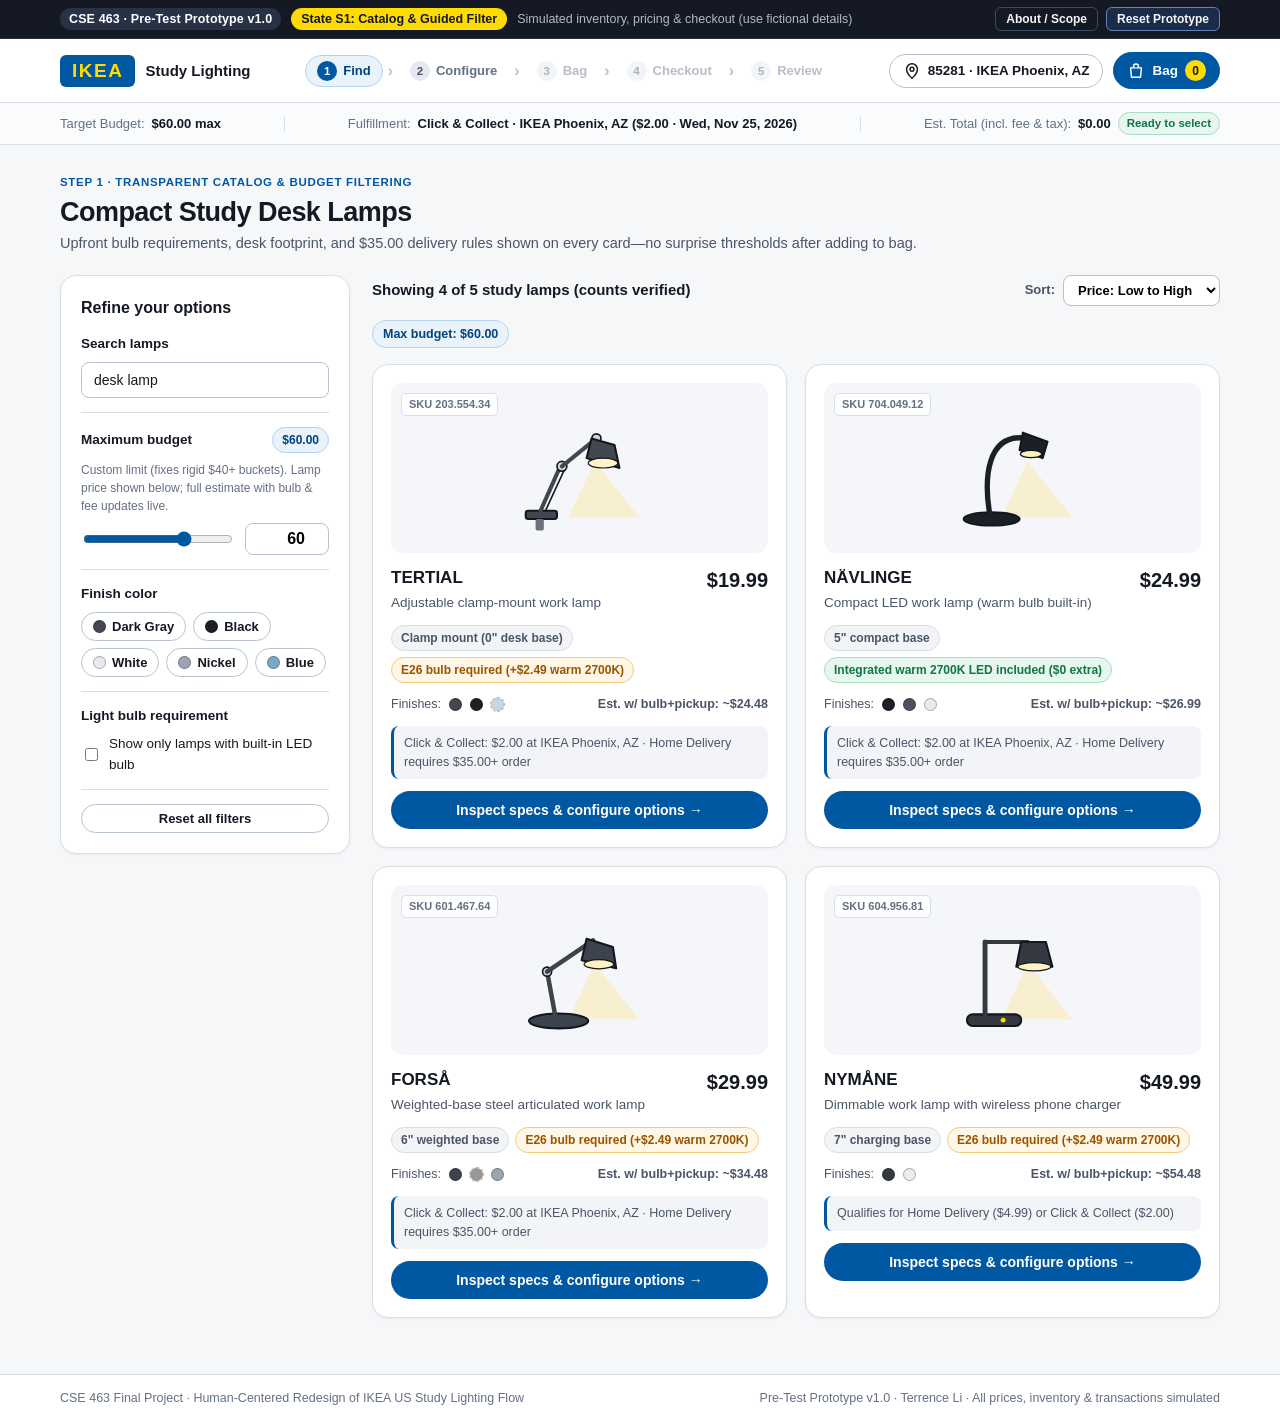
==== index.html @ 266d04ba "Add CSE 463 Milestone 1 pre-test interactive prototype (v1.0)" ====
<!DOCTYPE html>
<html lang="en">
<head>
  <meta charset="UTF-8" />
  <meta name="viewport" content="width=device-width, initial-scale=1.0" />
  <title>IKEA Study Lighting — Redesigned Shopping Workflow (CSE 463 Pre-Test Prototype v1.0)</title>
  <link rel="stylesheet" href="styles.css" />
</head>
<body>
  <!-- Subtle Prototype Utility Bar (Identifies Pre-Test Version & State ID for Review) -->
  <div class="proto-bar" role="region" aria-label="Prototype status bar">
    <div class="proto-bar-inner">
      <div class="proto-meta">
        <span class="proto-pill">CSE 463 · Pre-Test Prototype v1.0</span>
        <span class="proto-state-tag" id="protoStateBadge">State S1: Catalog &amp; Guided Filter</span>
        <span class="proto-sim-note">Simulated inventory, pricing &amp; checkout (use fictional details)</span>
      </div>
      <div class="proto-actions">
        <button type="button" class="proto-btn proto-btn-ghost" id="btnHelpInfo" aria-expanded="false">About / Scope</button>
        <button type="button" class="proto-btn proto-btn-reset" id="btnGlobalReset">Reset Prototype</button>
      </div>
    </div>
  </div>

  <!-- Collapsible Scope / Opening Note Drawer (Non-intrusive) -->
  <div class="scope-banner hidden" id="scopeBanner" role="region" aria-label="Prototype scope and instructions">
    <div class="scope-banner-inner">
      <div>
        <strong>Prototype Scope &amp; Simulated Functions:</strong> This interactive prototype covers states <strong>S1–S8</strong> of a redesigned IKEA US compact desk-lamp workflow. Live catalog search, budget filtering, finish stock availability, E26 bulb pairing, $35.00 delivery threshold checks, ZIP validation (<code>00000</code> triggers recovery), locked store/date checkout, form error recovery, and simulated order processing run locally in the browser with no real payments or external server calls.
      </div>
      <button type="button" class="icon-close-btn" id="btnCloseScope" aria-label="Close scope note">&times;</button>
    </div>
  </div>

  <!-- Main Site Header -->
  <header class="site-header">
    <div class="header-inner">
      <button type="button" class="brand-logo" id="btnLogoHome" aria-label="IKEA Study Lighting Home">
        <span class="ikea-badge">IKEA</span>
        <span class="brand-sub">Study Lighting</span>
      </button>

      <nav class="workflow-stepper" aria-label="Shopping progress" id="workflowStepper">
        <button type="button" class="step-pill" data-step="S1"><span class="step-num">1</span> Find</button>
        <span class="step-sep" aria-hidden="true">›</span>
        <button type="button" class="step-pill" data-step="S2"><span class="step-num">2</span> Configure</button>
        <span class="step-sep" aria-hidden="true">›</span>
        <button type="button" class="step-pill" data-step="S4"><span class="step-num">3</span> Bag</button>
        <span class="step-sep" aria-hidden="true">›</span>
        <button type="button" class="step-pill" data-step="S5"><span class="step-num">4</span> Checkout</button>
        <span class="step-sep" aria-hidden="true">›</span>
        <button type="button" class="step-pill" data-step="S7"><span class="step-num">5</span> Review</button>
      </nav>

      <div class="header-controls">
        <button type="button" class="location-chip" id="btnOpenLocation" title="Update ZIP code and pickup store">
          <svg class="ico" viewBox="0 0 20 20" fill="none" aria-hidden="true">
            <path d="M10 18s6-5.2 6-10A6 6 0 1 0 4 8c0 4.8 6 10 6 10Z" stroke="currentColor" stroke-width="1.6"/>
            <circle cx="10" cy="8" r="2.2" stroke="currentColor" stroke-width="1.6"/>
          </svg>
          <span id="headerLocationText">85281 · IKEA Phoenix, AZ</span>
        </button>

        <button type="button" class="bag-chip" id="btnOpenBag" aria-label="Open shopping bag">
          <svg class="ico" viewBox="0 0 20 20" fill="none" aria-hidden="true">
            <path d="M4 6.5h12l-1 10.5H5L4 6.5Z" stroke="currentColor" stroke-width="1.6" stroke-linejoin="round"/>
            <path d="M7.2 6.5V5a2.8 2.8 0 0 1 5.6 0v1.5" stroke="currentColor" stroke-width="1.6"/>
          </svg>
          <span>Bag</span>
          <span class="bag-count" id="headerBagCount">0</span>
        </button>
      </div>
    </div>
  </header>

  <!-- Persistent Memory Scaffold Bar (Shows Active Budget, Selected Fulfillment & Running Est. Total) -->
  <div class="scaffold-bar" id="scaffoldBar" aria-label="Active shopping constraints and estimate">
    <div class="scaffold-inner">
      <div class="scaffold-item">
        <span class="scaffold-label">Target Budget:</span>
        <strong id="scaffoldBudget">$60.00 max</strong>
      </div>
      <div class="scaffold-divider" aria-hidden="true"></div>
      <div class="scaffold-item">
        <span class="scaffold-label">Fulfillment:</span>
        <strong id="scaffoldFulfillment">Click &amp; Collect · IKEA Phoenix, AZ ($2.00 · Nov 25)</strong>
      </div>
      <div class="scaffold-divider" aria-hidden="true"></div>
      <div class="scaffold-item">
        <span class="scaffold-label">Est. Total (incl. fee &amp; tax):</span>
        <strong id="scaffoldTotal">$0.00</strong>
        <span class="budget-status-pill ok" id="scaffoldBudgetStatus">Within budget</span>
      </div>
    </div>
  </div>

  <!-- Non-Interruptive Toast / Undo Bar -->
  <div class="toast-region" id="toastRegion" aria-live="polite"></div>

  <!-- Main Application Mount -->
  <main class="main-container" id="appMain" tabindex="-1"></main>

  <!-- Inline Location / ZIP Editor Modal (Triggers S3 Recovery on Invalid ZIP like 00000) -->
  <div class="modal-backdrop hidden" id="locationModalBackdrop" role="dialog" aria-modal="true" aria-labelledby="locModalTitle">
    <div class="modal-card">
      <div class="modal-head">
        <div>
          <span class="eyebrow">Store &amp; Delivery Area</span>
          <h2 id="locModalTitle">Update your ZIP code</h2>
        </div>
        <button type="button" class="icon-close-btn" id="btnCloseLocModal" aria-label="Close location dialog">&times;</button>
      </div>
      <p class="modal-desc">
        Your ZIP determines delivery availability and your locked local IKEA pickup store. Changing ZIP will always show store/date changes before updating your order.
      </p>
      <form id="locationForm" novalidate>
        <label class="field-label" for="modalZipInput">5-digit US ZIP code</label>
        <div class="zip-input-row">
          <input type="text" id="modalZipInput" inputmode="numeric" maxlength="10" placeholder="e.g., 85281" autocomplete="postal-code" />
          <button type="submit" class="btn btn-primary">Check ZIP</button>
        </div>
        <p class="field-hint">Supported demo areas: <code>85281</code> / <code>85259</code> (Phoenix/Tempe, AZ), <code>90210</code> (Burbank, CA), <code>98101</code> (Renton, WA). Try <code>00000</code> to test recovery.</p>
      </form>
      <div class="modal-footer-links">
        <button type="button" class="link-btn" id="btnQuickZipPhoenix">Use 85281 (Tempe / IKEA Phoenix, AZ)</button>
        <button type="button" class="link-btn" id="btnQuickZipInvalid">Simulate invalid ZIP (00000)</button>
      </div>
    </div>
  </div>

  <!-- Simulated Order Processing Overlay (Distinguishes Processing vs Confirmed — Codex P5) -->
  <div class="modal-backdrop hidden" id="processingOverlay" role="status" aria-live="assertive">
    <div class="processing-card">
      <div class="spinner" aria-hidden="true"></div>
      <h2>Processing simulated order…</h2>
      <p>Verifying stock at <strong id="procStoreName">IKEA Phoenix, AZ</strong> and generating your receipt. Please do not click back or resubmit.</p>
      <div class="proc-steps">
        <span class="proc-step done">1. Selections verified</span>
        <span class="proc-step active">2. Confirming fulfillment slot…</span>
        <span class="proc-step">3. Issuing durable receipt</span>
      </div>
    </div>
  </div>

  <footer class="site-footer">
    <div class="footer-inner">
      <span>CSE 463 Final Project · Human-Centered Redesign of IKEA US Study Lighting Flow</span>
      <span>Pre-Test Prototype v1.0 · Terrence Li · All prices, inventory &amp; transactions simulated</span>
    </div>
  </footer>

  <script src="app.js"></script>
</body>
</html>
---- styles.css ----
/* CSE 463 Milestone 1 — IKEA Study Lighting Redesigned Prototype v1.0
   Design System: Calm Scandinavian Clarity · Zero Occlusion · High Salience Balance */

:root {
  --ikea-blue: #0058a3;
  --ikea-blue-dark: #00437d;
  --ikea-blue-soft: #eaf3fb;
  --ikea-yellow: #ffdb00;
  --bg: #f6f7f9;
  --surface: #ffffff;
  --surface-muted: #f2f4f7;
  --border: #d9dfe7;
  --border-strong: #b7c2d0;
  --text: #141923;
  --text-secondary: #4a5568;
  --text-muted: #647084;
  --success: #0f7644;
  --success-bg: #e7f6ee;
  --success-border: #a7dfc0;
  --warn: #9a5400;
  --warn-bg: #fff6e5;
  --warn-border: #f5cd7a;
  --danger: #b42318;
  --danger-bg: #fef3f2;
  --danger-border: #f4b4ae;
  --radius-sm: 8px;
  --radius-md: 12px;
  --radius-lg: 16px;
  --shadow-sm: 0 1px 3px rgba(16, 24, 40, 0.06);
  --shadow-md: 0 6px 20px rgba(16, 24, 40, 0.08);
  --font: "Segoe UI", -apple-system, BlinkMacSystemFont, "Helvetica Neue", Arial, sans-serif;
}

*, *::before, *::after {
  box-sizing: border-box;
}

html, body {
  margin: 0;
  padding: 0;
  font-family: var(--font);
  background: var(--bg);
  color: var(--text);
  line-height: 1.5;
  -webkit-font-smoothing: antialiased;
}

.hidden {
  display: none !important;
}

button, input, select {
  font-family: inherit;
  font-size: inherit;
}

button:focus-visible, input:focus-visible, select:focus-visible, a:focus-visible {
  outline: 3px solid var(--ikea-blue);
  outline-offset: 2px;
}

/* Prototype Utility Bar */
.proto-bar {
  background: #141923;
  color: #e6ecf5;
  font-size: 12.5px;
  border-bottom: 1px solid #263042;
}
.proto-bar-inner {
  max-width: 1200px;
  margin: 0 auto;
  padding: 7px 20px;
  display: flex;
  align-items: center;
  justify-content: space-between;
  gap: 12px;
  flex-wrap: wrap;
}
.proto-meta {
  display: flex;
  align-items: center;
  gap: 10px;
  flex-wrap: wrap;
}
.proto-pill {
  background: #273247;
  color: #ffffff;
  font-weight: 600;
  padding: 2px 9px;
  border-radius: 999px;
  letter-spacing: 0.01em;
}
.proto-state-tag {
  background: #ffdb00;
  color: #111827;
  font-weight: 700;
  padding: 2px 10px;
  border-radius: 999px;
}
.proto-sim-note {
  color: #aeb9cc;
}
.proto-actions {
  display: flex;
  align-items: center;
  gap: 8px;
}
.proto-btn {
  border: 1px solid #3c4a63;
  background: transparent;
  color: #f3f6fb;
  padding: 4px 10px;
  border-radius: 6px;
  font-size: 12px;
  font-weight: 600;
  cursor: pointer;
  transition: background 0.15s, border-color 0.15s;
}
.proto-btn:hover {
  background: #243045;
  border-color: #627599;
}
.proto-btn-reset {
  border-color: #6382b8;
  background: #1b2c4a;
}

.scope-banner {
  background: #eaf3fb;
  border-bottom: 1px solid #bdd7f2;
  color: #103254;
  font-size: 13px;
}
.scope-banner-inner {
  max-width: 1200px;
  margin: 0 auto;
  padding: 10px 20px;
  display: flex;
  align-items: flex-start;
  justify-content: space-between;
  gap: 16px;
}

/* Site Header */
.site-header {
  background: var(--surface);
  border-bottom: 1px solid var(--border);
}
.header-inner {
  max-width: 1200px;
  margin: 0 auto;
  padding: 13px 20px;
  display: flex;
  align-items: center;
  justify-content: space-between;
  gap: 16px;
  flex-wrap: wrap;
}
.brand-logo {
  display: inline-flex;
  align-items: center;
  gap: 10px;
  border: none;
  background: none;
  cursor: pointer;
  padding: 0;
}
.ikea-badge {
  background: var(--ikea-blue);
  color: var(--ikea-yellow);
  font-weight: 900;
  font-size: 19px;
  letter-spacing: 0.08em;
  padding: 5px 12px;
  border-radius: 6px;
}
.brand-sub {
  font-weight: 700;
  font-size: 15px;
  color: var(--text);
}

/* Stepper */
.workflow-stepper {
  display: flex;
  align-items: center;
  gap: 5px;
  flex-wrap: wrap;
}
.step-pill {
  display: inline-flex;
  align-items: center;
  gap: 6px;
  padding: 5px 11px;
  border-radius: 999px;
  border: 1px solid transparent;
  background: transparent;
  color: var(--text-muted);
  font-size: 13px;
  font-weight: 600;
  cursor: pointer;
}
.step-pill:disabled {
  opacity: 0.45;
  cursor: not-allowed;
}
.step-pill:not(:disabled):hover {
  background: var(--surface-muted);
  color: var(--text);
}
.step-pill .step-num {
  width: 20px;
  height: 20px;
  border-radius: 50%;
  display: inline-flex;
  align-items: center;
  justify-content: center;
  background: #e4e9f0;
  color: var(--text-secondary);
  font-size: 11.5px;
  font-weight: 700;
}
.step-pill.active {
  background: var(--ikea-blue-soft);
  color: var(--ikea-blue-dark);
  border-color: #b4d4f2;
}
.step-pill.active .step-num {
  background: var(--ikea-blue);
  color: #ffffff;
}
.step-pill.done {
  color: var(--success);
}
.step-pill.done .step-num {
  background: var(--success);
  color: #ffffff;
}
.step-sep {
  color: #b7c2d0;
  font-weight: 700;
}

.header-controls {
  display: flex;
  align-items: center;
  gap: 10px;
}
.ico {
  width: 18px;
  height: 18px;
  flex-shrink: 0;
}
.location-chip, .bag-chip {
  display: inline-flex;
  align-items: center;
  gap: 7px;
  padding: 7px 13px;
  border-radius: 999px;
  border: 1px solid var(--border-strong);
  background: var(--surface);
  color: var(--text);
  font-size: 13.5px;
  font-weight: 600;
  cursor: pointer;
  transition: background 0.15s, border-color 0.15s;
}
.location-chip:hover, .bag-chip:hover {
  background: var(--surface-muted);
  border-color: var(--ikea-blue);
}
.bag-chip {
  background: var(--ikea-blue);
  color: #ffffff;
  border-color: var(--ikea-blue);
}
.bag-chip:hover {
  background: var(--ikea-blue-dark);
  border-color: var(--ikea-blue-dark);
}
.bag-count {
  background: var(--ikea-yellow);
  color: #111827;
  font-weight: 800;
  font-size: 12px;
  min-width: 21px;
  height: 21px;
  padding: 0 6px;
  border-radius: 999px;
  display: inline-flex;
  align-items: center;
  justify-content: center;
}

/* Persistent Memory Scaffold Bar */
.scaffold-bar {
  background: #f9fbfd;
  border-bottom: 1px solid var(--border);
  font-size: 13px;
}
.scaffold-inner {
  max-width: 1200px;
  margin: 0 auto;
  padding: 9px 20px;
  display: flex;
  align-items: center;
  justify-content: space-between;
  gap: 14px;
  flex-wrap: wrap;
}
.scaffold-item {
  display: inline-flex;
  align-items: center;
  gap: 7px;
  flex-wrap: wrap;
}
.scaffold-label {
  color: var(--text-muted);
}
.scaffold-divider {
  width: 1px;
  height: 16px;
  background: var(--border);
}
.budget-status-pill {
  font-size: 11.5px;
  font-weight: 700;
  padding: 2px 8px;
  border-radius: 999px;
}
.budget-status-pill.ok {
  background: var(--success-bg);
  color: var(--success);
  border: 1px solid var(--success-border);
}
.budget-status-pill.over {
  background: var(--warn-bg);
  color: var(--warn);
  border: 1px solid var(--warn-border);
}

/* Toast Region */
.toast-region {
  max-width: 1200px;
  margin: 0 auto;
  padding: 0 20px;
}
.toast-bar {
  margin-top: 14px;
  padding: 12px 16px;
  border-radius: var(--radius-md);
  display: flex;
  align-items: center;
  justify-content: space-between;
  gap: 14px;
  font-size: 14px;
  box-shadow: var(--shadow-sm);
}
.toast-bar.success {
  background: var(--success-bg);
  border: 1px solid var(--success-border);
  color: #0b4f2d;
}
.toast-bar.info {
  background: var(--ikea-blue-soft);
  border: 1px solid #b4d4f2;
  color: #0e3a63;
}
.toast-actions {
  display: flex;
  align-items: center;
  gap: 8px;
  flex-shrink: 0;
}

/* Main Container */
.main-container {
  max-width: 1200px;
  margin: 0 auto;
  padding: 24px 20px 56px;
}

/* Cards & Typography */
.eyebrow {
  display: inline-block;
  font-size: 11.5px;
  font-weight: 700;
  text-transform: uppercase;
  letter-spacing: 0.06em;
  color: var(--ikea-blue);
  margin-bottom: 4px;
}
.page-head {
  display: flex;
  align-items: flex-end;
  justify-content: space-between;
  gap: 16px;
  margin-bottom: 20px;
  flex-wrap: wrap;
}
.page-title {
  margin: 0;
  font-size: 27px;
  line-height: 1.2;
  letter-spacing: -0.02em;
}
.page-subtitle {
  margin: 5px 0 0;
  color: var(--text-secondary);
  font-size: 14.5px;
}

.card {
  background: var(--surface);
  border: 1px solid var(--border);
  border-radius: var(--radius-lg);
  padding: 20px;
  box-shadow: var(--shadow-sm);
}

/* Buttons */
.btn {
  display: inline-flex;
  align-items: center;
  justify-content: center;
  gap: 8px;
  padding: 10px 18px;
  border-radius: 999px;
  border: 1px solid transparent;
  font-size: 14px;
  font-weight: 700;
  cursor: pointer;
  transition: background 0.15s, border-color 0.15s, transform 0.05s;
  text-decoration: none;
}
.btn:active {
  transform: translateY(1px);
}
.btn-primary {
  background: var(--ikea-blue);
  color: #ffffff;
}
.btn-primary:hover {
  background: var(--ikea-blue-dark);
}
.btn-secondary {
  background: var(--surface);
  color: var(--text);
  border-color: var(--border-strong);
}
.btn-secondary:hover {
  background: var(--surface-muted);
  border-color: var(--text-secondary);
}
.btn-success {
  background: var(--success);
  color: #ffffff;
}
.btn-success:hover {
  background: #0b5d35;
}
.btn-danger-outline {
  background: var(--surface);
  color: var(--danger);
  border-color: var(--danger-border);
}
.btn-danger-outline:hover {
  background: var(--danger-bg);
}
.btn-sm {
  padding: 6px 13px;
  font-size: 13px;
}
.btn-block {
  width: 100%;
}
.link-btn {
  background: none;
  border: none;
  color: var(--ikea-blue);
  font-weight: 600;
  font-size: 13.5px;
  cursor: pointer;
  padding: 2px 0;
  text-decoration: underline;
  text-underline-offset: 2px;
}
.link-btn:hover {
  color: var(--ikea-blue-dark);
}
.icon-close-btn {
  background: none;
  border: none;
  font-size: 24px;
  line-height: 1;
  color: var(--text-secondary);
  cursor: pointer;
  padding: 2px 6px;
  border-radius: 6px;
}
.icon-close-btn:hover {
  background: rgba(0,0,0,0.06);
  color: var(--text);
}

/* Badges / Tags */
.badge {
  display: inline-flex;
  align-items: center;
  gap: 5px;
  font-size: 12px;
  font-weight: 700;
  padding: 3px 9px;
  border-radius: 999px;
}
.badge-success { background: var(--success-bg); color: var(--success); border: 1px solid var(--success-border); }
.badge-warn { background: var(--warn-bg); color: var(--warn); border: 1px solid var(--warn-border); }
.badge-danger { background: var(--danger-bg); color: var(--danger); border: 1px solid var(--danger-border); }
.badge-info { background: var(--ikea-blue-soft); color: var(--ikea-blue-dark); border: 1px solid #b4d4f2; }
.badge-neutral { background: var(--surface-muted); color: var(--text-secondary); border: 1px solid var(--border); }

/* S1: Catalog & Guided Filter */
.catalog-layout {
  display: grid;
  grid-template-columns: 290px 1fr;
  gap: 22px;
  align-items: start;
}
.filter-panel h3 {
  margin: 0 0 14px;
  font-size: 16px;
}
.filter-group {
  padding-top: 14px;
  margin-top: 14px;
  border-top: 1px solid var(--border);
}
.filter-group:first-of-type {
  padding-top: 0;
  margin-top: 0;
  border-top: none;
}
.filter-label-row {
  display: flex;
  justify-content: space-between;
  align-items: center;
  margin-bottom: 8px;
  font-size: 13.5px;
  font-weight: 700;
}
.search-input, .text-input {
  width: 100%;
  padding: 9px 12px;
  border: 1.5px solid var(--border-strong);
  border-radius: var(--radius-sm);
  background: var(--surface);
  color: var(--text);
  font-size: 14px;
}
.search-input:focus, .text-input:focus {
  border-color: var(--ikea-blue);
  outline: none;
  box-shadow: 0 0 0 3px rgba(0, 88, 163, 0.14);
}
.budget-input-row {
  display: flex;
  align-items: center;
  gap: 10px;
  margin-top: 6px;
}
.budget-num {
  width: 84px;
  padding: 6px 8px;
  border: 1.5px solid var(--border-strong);
  border-radius: var(--radius-sm);
  font-weight: 700;
  text-align: right;
}
.range-slider {
  flex: 1;
  accent-color: var(--ikea-blue);
}
.chip-wrap {
  display: flex;
  flex-wrap: wrap;
  gap: 7px;
}
.filter-chip {
  display: inline-flex;
  align-items: center;
  gap: 6px;
  padding: 6px 11px;
  border-radius: 999px;
  border: 1.5px solid var(--border-strong);
  background: var(--surface);
  color: var(--text);
  font-size: 13px;
  font-weight: 600;
  cursor: pointer;
}
.filter-chip.selected {
  background: var(--ikea-blue);
  color: #ffffff;
  border-color: var(--ikea-blue);
}
.swatch-dot {
  width: 13px;
  height: 13px;
  border-radius: 50%;
  border: 1px solid rgba(0,0,0,0.28);
  display: inline-block;
  flex-shrink: 0;
}

.results-toolbar {
  display: flex;
  align-items: center;
  justify-content: space-between;
  gap: 12px;
  margin-bottom: 14px;
  flex-wrap: wrap;
}
.results-count {
  font-size: 15px;
  font-weight: 700;
}
.active-filters-bar {
  display: flex;
  align-items: center;
  gap: 7px;
  flex-wrap: wrap;
  margin-bottom: 16px;
}
.active-pill {
  display: inline-flex;
  align-items: center;
  gap: 6px;
  padding: 4px 10px;
  border-radius: 999px;
  background: var(--ikea-blue-soft);
  color: var(--ikea-blue-dark);
  border: 1px solid #b4d4f2;
  font-size: 12.5px;
  font-weight: 600;
}
.active-pill button {
  border: none;
  background: none;
  color: inherit;
  cursor: pointer;
  font-weight: 800;
  padding: 0 2px;
}

.product-grid {
  display: grid;
  grid-template-columns: repeat(2, minmax(0, 1fr));
  gap: 18px;
}
.product-card {
  background: var(--surface);
  border: 1px solid var(--border);
  border-radius: var(--radius-lg);
  padding: 18px;
  display: flex;
  flex-direction: column;
  gap: 12px;
  box-shadow: var(--shadow-sm);
  transition: border-color 0.15s, box-shadow 0.15s;
}
.product-card:hover {
  border-color: var(--ikea-blue);
  box-shadow: var(--shadow-md);
}
.product-illus-box {
  background: #f4f6f9;
  border-radius: var(--radius-md);
  height: 170px;
  display: flex;
  align-items: center;
  justify-content: center;
  position: relative;
}
.product-illus-box svg {
  width: 148px;
  height: 148px;
}
.card-sku {
  position: absolute;
  top: 10px;
  left: 10px;
  font-size: 11px;
  font-weight: 700;
  color: var(--text-muted);
  background: rgba(255,255,255,0.92);
  padding: 2px 7px;
  border-radius: 5px;
  border: 1px solid var(--border);
}
.card-header-row {
  display: flex;
  justify-content: space-between;
  align-items: flex-start;
  gap: 10px;
}
.card-title {
  margin: 0;
  font-size: 17px;
  font-weight: 800;
}
.card-sub {
  margin: 2px 0 0;
  font-size: 13.5px;
  color: var(--text-secondary);
}
.card-price {
  font-size: 20px;
  font-weight: 800;
  color: var(--text);
  white-space: nowrap;
}
.card-specs {
  display: flex;
  flex-wrap: wrap;
  gap: 6px;
}
.card-fulfillment-note {
  font-size: 12.5px;
  color: var(--text-secondary);
  background: var(--surface-muted);
  border-radius: var(--radius-sm);
  padding: 8px 10px;
  border-left: 3px solid var(--ikea-blue);
}
.card-swatches {
  display: flex;
  align-items: center;
  gap: 8px;
  font-size: 12.5px;
  color: var(--text-secondary);
}

/* S2: Product Detail & Configuration */
.back-row {
  margin-bottom: 14px;
}
.pdp-layout {
  display: grid;
  grid-template-columns: 1fr 440px;
  gap: 24px;
  align-items: start;
}
.pdp-visual-card {
  background: var(--surface);
  border: 1px solid var(--border);
  border-radius: var(--radius-lg);
  padding: 26px;
  display: flex;
  flex-direction: column;
  gap: 18px;
}
.pdp-stage {
  background: #f4f6f9;
  border-radius: var(--radius-md);
  height: 300px;
  display: flex;
  align-items: center;
  justify-content: center;
  position: relative;
}
.pdp-stage svg {
  width: 250px;
  height: 250px;
}
.spec-grid {
  display: grid;
  grid-template-columns: repeat(2, 1fr);
  gap: 10px;
}
.spec-box {
  background: var(--surface-muted);
  border-radius: var(--radius-sm);
  padding: 10px 12px;
}
.spec-box span {
  display: block;
  font-size: 11.5px;
  color: var(--text-muted);
  font-weight: 600;
  text-transform: uppercase;
}
.spec-box strong {
  font-size: 14px;
  color: var(--text);
}

.config-section {
  padding-top: 16px;
  margin-top: 16px;
  border-top: 1px solid var(--border);
}
.config-section:first-of-type {
  padding-top: 0;
  margin-top: 0;
  border-top: none;
}
.config-heading {
  display: flex;
  align-items: center;
  justify-content: space-between;
  margin-bottom: 10px;
  font-size: 14.5px;
  font-weight: 700;
}
.option-list {
  display: flex;
  flex-direction: column;
  gap: 8px;
}
.option-card {
  display: flex;
  align-items: center;
  justify-content: space-between;
  gap: 10px;
  width: 100%;
  text-align: left;
  padding: 11px 13px;
  border-radius: var(--radius-md);
  border: 1.5px solid var(--border);
  background: var(--surface);
  cursor: pointer;
  transition: border-color 0.15s, background 0.15s;
}
.option-card:hover {
  border-color: var(--ikea-blue);
}
.option-card.selected {
  border-color: var(--ikea-blue);
  background: var(--ikea-blue-soft);
}
.option-card.oos {
  border-style: dashed;
  background: #fafafa;
}
.option-left {
  display: flex;
  align-items: center;
  gap: 10px;
}
.option-title {
  font-weight: 700;
  font-size: 14px;
  display: block;
}
.option-meta {
  font-size: 12.5px;
  color: var(--text-secondary);
  display: block;
}
.option-price {
  font-weight: 800;
  font-size: 14px;
  white-space: nowrap;
}

.cost-preview-box {
  background: #f8fafc;
  border: 1px solid var(--border);
  border-radius: var(--radius-md);
  padding: 14px;
  margin-top: 16px;
}
.cost-row {
  display: flex;
  justify-content: space-between;
  font-size: 13.5px;
  margin-bottom: 6px;
  color: var(--text-secondary);
}
.cost-row.total {
  border-top: 1px solid var(--border);
  padding-top: 8px;
  margin-top: 8px;
  margin-bottom: 0;
  font-size: 16px;
  font-weight: 800;
  color: var(--text);
}

.threshold-meter {
  margin-top: 10px;
  padding: 10px 12px;
  border-radius: var(--radius-sm);
  background: var(--warn-bg);
  border: 1px solid var(--warn-border);
  font-size: 12.5px;
  color: #6b3b00;
}
.threshold-meter.met {
  background: var(--success-bg);
  border-color: var(--success-border);
  color: #0b4f2d;
}
.meter-track {
  height: 7px;
  background: rgba(0,0,0,0.1);
  border-radius: 999px;
  margin-top: 6px;
  overflow: hidden;
}
.meter-fill {
  height: 100%;
  background: var(--ikea-blue);
  border-radius: 999px;
  transition: width 0.25s;
}

/* S3: Dedicated Option / Fulfillment / ZIP Recovery State */
.recovery-shell {
  max-width: 820px;
  margin: 0 auto;
}
.recovery-banner {
  background: var(--surface);
  border: 2px solid var(--warn-border);
  border-left: 7px solid #d97706;
  border-radius: var(--radius-lg);
  padding: 26px;
  box-shadow: var(--shadow-md);
}
.recovery-banner.zip-error {
  border-color: var(--danger-border);
  border-left-color: var(--danger);
}
.recovery-head {
  display: flex;
  align-items: flex-start;
  gap: 14px;
  margin-bottom: 16px;
}
.recovery-icon {
  width: 42px;
  height: 42px;
  border-radius: 50%;
  display: inline-flex;
  align-items: center;
  justify-content: center;
  font-size: 20px;
  font-weight: 900;
  flex-shrink: 0;
  background: var(--warn-bg);
  color: var(--warn);
}
.recovery-banner.zip-error .recovery-icon {
  background: var(--danger-bg);
  color: var(--danger);
}
.preserved-box {
  background: var(--success-bg);
  border: 1px solid var(--success-border);
  border-radius: var(--radius-md);
  padding: 13px 16px;
  margin: 16px 0 20px;
  font-size: 13.5px;
  color: #0b4f2d;
}
.recovery-options-grid {
  display: grid;
  grid-template-columns: repeat(auto-fit, minmax(230px, 1fr));
  gap: 14px;
  margin-top: 14px;
}
.recovery-option-card {
  background: var(--surface-muted);
  border: 1.5px solid var(--border);
  border-radius: var(--radius-md);
  padding: 16px;
  display: flex;
  flex-direction: column;
  justify-content: space-between;
  gap: 12px;
}
.recovery-option-card.recommended {
  background: var(--ikea-blue-soft);
  border-color: var(--ikea-blue);
}
.recovery-option-card h4 {
  margin: 0 0 4px;
  font-size: 15px;
}
.recovery-option-card p {
  margin: 0;
  font-size: 13px;
  color: var(--text-secondary);
}

/* S4: Shopping Bag & S5/S6 Checkout Two-Column Layout (Zero Occlusion) */
.two-col-layout {
  display: grid;
  grid-template-columns: 1fr 370px;
  gap: 24px;
  align-items: start;
}
.bag-item-card {
  display: grid;
  grid-template-columns: 108px 1fr;
  gap: 16px;
  padding: 18px;
  background: var(--surface);
  border: 1px solid var(--border);
  border-radius: var(--radius-lg);
  margin-bottom: 14px;
}
.bag-thumb {
  width: 108px;
  height: 108px;
  background: #f4f6f9;
  border-radius: var(--radius-md);
  display: flex;
  align-items: center;
  justify-content: center;
}
.bag-thumb svg {
  width: 88px;
  height: 88px;
}
.bag-item-top {
  display: flex;
  justify-content: space-between;
  gap: 12px;
}
.bag-item-controls {
  display: flex;
  align-items: center;
  justify-content: space-between;
  gap: 12px;
  margin-top: 14px;
  padding-top: 12px;
  border-top: 1px solid var(--border);
  flex-wrap: wrap;
}
.qty-stepper {
  display: inline-flex;
  align-items: center;
  border: 1.5px solid var(--border-strong);
  border-radius: 999px;
  overflow: hidden;
  background: var(--surface);
}
.qty-stepper button {
  width: 34px;
  height: 32px;
  border: none;
  background: none;
  font-size: 16px;
  font-weight: 800;
  cursor: pointer;
}
.qty-stepper button:hover {
  background: var(--surface-muted);
}
.qty-stepper span {
  min-width: 28px;
  text-align: center;
  font-weight: 700;
  font-size: 14px;
}
.inline-select {
  padding: 6px 10px;
  border: 1.5px solid var(--border-strong);
  border-radius: var(--radius-sm);
  background: var(--surface);
  font-size: 13px;
  font-weight: 600;
}

.summary-card {
  background: var(--surface);
  border: 1px solid var(--border);
  border-radius: var(--radius-lg);
  padding: 20px;
  box-shadow: var(--shadow-sm);
  position: sticky;
  top: 16px;
}
.summary-card h3 {
  margin: 0 0 14px;
  font-size: 17px;
}
.summary-mini-item {
  display: flex;
  justify-content: space-between;
  gap: 10px;
  font-size: 13px;
  padding: 7px 0;
  border-bottom: 1px dashed var(--border);
}

/* S5 / S6 Checkout Form & Error Summary */
.locked-fulfillment-card {
  background: #f5faff;
  border: 1.5px solid #9cc7ee;
  border-radius: var(--radius-md);
  padding: 16px;
  margin-bottom: 18px;
}
.store-diff-alert {
  margin-top: 12px;
  padding: 13px 15px;
  border-radius: var(--radius-md);
  background: var(--warn-bg);
  border: 1.5px solid var(--warn-border);
  font-size: 13.5px;
}

.error-summary-box {
  background: var(--danger-bg);
  border: 2px solid var(--danger);
  border-radius: var(--radius-md);
  padding: 16px 18px;
  margin-bottom: 18px;
  color: #7a140d;
}
.error-summary-box h3 {
  margin: 0 0 6px;
  font-size: 16px;
  color: var(--danger);
}
.error-summary-list {
  margin: 8px 0 0;
  padding-left: 20px;
}
.error-summary-list li {
  margin-bottom: 4px;
  font-size: 13.5px;
}
.error-summary-list a {
  color: var(--danger);
  font-weight: 700;
}

.form-grid {
  display: grid;
  grid-template-columns: repeat(2, 1fr);
  gap: 14px;
}
.form-field {
  display: flex;
  flex-direction: column;
  gap: 5px;
}
.form-field.full {
  grid-column: 1 / -1;
}
.field-label {
  font-size: 13.5px;
  font-weight: 700;
  color: var(--text);
}
.req-star {
  color: var(--danger);
}
.field-hint {
  margin: 2px 0 0;
  font-size: 12px;
  color: var(--text-muted);
}
.field-error-msg {
  font-size: 12.5px;
  font-weight: 700;
  color: var(--danger);
  display: flex;
  align-items: center;
  gap: 5px;
}
.form-field.has-error input,
.form-field.has-error select {
  border-color: var(--danger);
  background: #fffafa;
}

/* S7 Final Review & S8 Order Confirmed */
.review-status-banner {
  background: var(--warn-bg);
  border: 1.5px solid var(--warn-border);
  border-radius: var(--radius-md);
  padding: 14px 18px;
  margin-bottom: 18px;
  display: flex;
  align-items: center;
  justify-content: space-between;
  gap: 12px;
  flex-wrap: wrap;
}
.review-section-card {
  background: var(--surface);
  border: 1px solid var(--border);
  border-radius: var(--radius-lg);
  padding: 18px 20px;
  margin-bottom: 16px;
}
.review-section-head {
  display: flex;
  align-items: center;
  justify-content: space-between;
  margin-bottom: 12px;
  padding-bottom: 10px;
  border-bottom: 1px solid var(--border);
}
.review-section-head h3 {
  margin: 0;
  font-size: 16px;
}

.confirmed-shell {
  max-width: 860px;
  margin: 0 auto;
}
.confirmed-hero {
  background: var(--success-bg);
  border: 2px solid var(--success-border);
  border-radius: var(--radius-lg);
  padding: 26px;
  margin-bottom: 20px;
}
.confirmed-top {
  display: flex;
  align-items: center;
  gap: 14px;
  margin-bottom: 12px;
}
.check-circle {
  width: 48px;
  height: 48px;
  border-radius: 50%;
  background: var(--success);
  color: #ffffff;
  font-size: 24px;
  font-weight: 900;
  display: inline-flex;
  align-items: center;
  justify-content: center;
  flex-shrink: 0;
}
.receipt-meta-grid {
  display: grid;
  grid-template-columns: repeat(3, 1fr);
  gap: 12px;
  margin-top: 16px;
}
.receipt-meta-box {
  background: rgba(255,255,255,0.85);
  border: 1px solid var(--success-border);
  border-radius: var(--radius-sm);
  padding: 10px 12px;
}
.receipt-meta-box span {
  display: block;
  font-size: 11.5px;
  color: var(--text-muted);
  font-weight: 700;
  text-transform: uppercase;
}
.receipt-meta-box strong {
  font-size: 14.5px;
  color: var(--text);
}

/* Modal & Processing Overlay */
.modal-backdrop {
  position: fixed;
  inset: 0;
  background: rgba(16, 24, 40, 0.55);
  display: flex;
  align-items: center;
  justify-content: center;
  padding: 20px;
  z-index: 1000;
}
.modal-card, .processing-card {
  background: var(--surface);
  border-radius: var(--radius-lg);
  padding: 24px;
  width: 100%;
  max-width: 480px;
  box-shadow: 0 20px 44px rgba(16, 24, 40, 0.25);
}
.modal-head {
  display: flex;
  align-items: flex-start;
  justify-content: space-between;
  gap: 12px;
}
.modal-head h2 {
  margin: 0;
  font-size: 20px;
}
.modal-desc {
  margin: 10px 0 16px;
  font-size: 13.5px;
  color: var(--text-secondary);
}
.zip-input-row {
  display: flex;
  gap: 10px;
  margin-top: 6px;
}
.zip-input-row input {
  flex: 1;
  padding: 10px 12px;
  border: 1.5px solid var(--border-strong);
  border-radius: var(--radius-sm);
  font-size: 15px;
  font-weight: 700;
}
.modal-footer-links {
  margin-top: 16px;
  padding-top: 14px;
  border-top: 1px solid var(--border);
  display: flex;
  justify-content: space-between;
  gap: 10px;
  flex-wrap: wrap;
}

.processing-card {
  text-align: center;
  max-width: 440px;
}
.spinner {
  width: 42px;
  height: 42px;
  border: 4px solid var(--ikea-blue-soft);
  border-top-color: var(--ikea-blue);
  border-radius: 50%;
  margin: 0 auto 14px;
  animation: spin 0.8s linear infinite;
}
@keyframes spin {
  to { transform: rotate(360deg); }
}
.proc-steps {
  display: flex;
  flex-direction: column;
  gap: 6px;
  margin-top: 14px;
  text-align: left;
  background: var(--surface-muted);
  padding: 12px;
  border-radius: var(--radius-sm);
  font-size: 13px;
}
.proc-step.done { color: var(--success); font-weight: 700; }
.proc-step.active { color: var(--ikea-blue); font-weight: 700; }

/* Footer */
.site-footer {
  border-top: 1px solid var(--border);
  background: var(--surface);
  font-size: 12.5px;
  color: var(--text-muted);
}
.footer-inner {
  max-width: 1200px;
  margin: 0 auto;
  padding: 14px 20px;
  display: flex;
  justify-content: space-between;
  gap: 12px;
  flex-wrap: wrap;
}

/* Responsive */
@media (max-width: 960px) {
  .catalog-layout, .pdp-layout, .two-col-layout {
    grid-template-columns: 1fr;
  }
  .product-grid {
    grid-template-columns: 1fr;
  }
  .summary-card {
    position: static;
  }
  .receipt-meta-grid {
    grid-template-columns: 1fr;
  }
}
@media (max-width: 600px) {
  .form-grid {
    grid-template-columns: 1fr;
  }
}
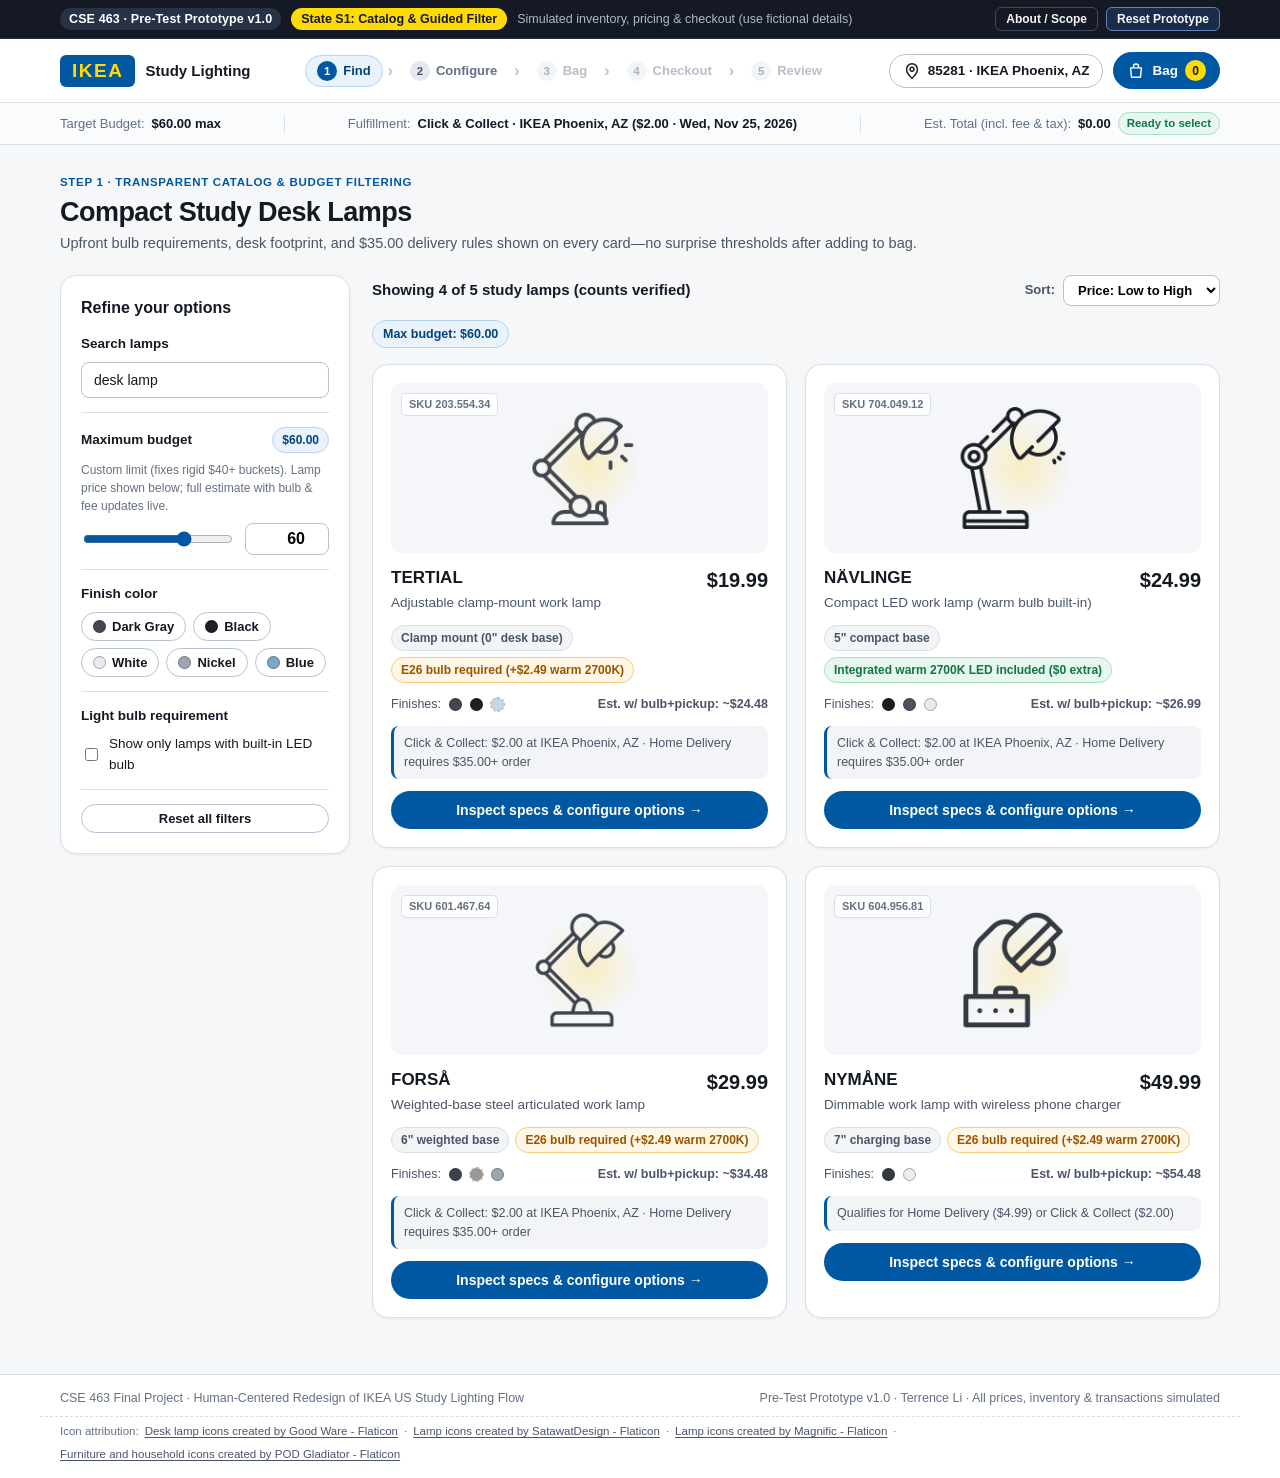
==== commit 63ff80a4: "Replace lamp illustrations with attributed Flaticon line icons" ====
--- a/index.html
+++ b/index.html
@@ -147,6 +147,16 @@
       <span>CSE 463 Final Project · Human-Centered Redesign of IKEA US Study Lighting Flow</span>
       <span>Pre-Test Prototype v1.0 · Terrence Li · All prices, inventory &amp; transactions simulated</span>
     </div>
+    <div class="footer-attribution">
+      <span>Icon attribution:</span>
+      <a href="https://www.flaticon.com/free-icons/desk-lamp" title="desk lamp icons" target="_blank" rel="noopener noreferrer">Desk lamp icons created by Good Ware - Flaticon</a>
+      <span>·</span>
+      <a href="https://www.flaticon.com/free-icons/lamp" title="lamp icons" target="_blank" rel="noopener noreferrer">Lamp icons created by SatawatDesign - Flaticon</a>
+      <span>·</span>
+      <a href="https://www.flaticon.com/free-icons/lamp" title="lamp icons" target="_blank" rel="noopener noreferrer">Lamp icons created by Magnific - Flaticon</a>
+      <span>·</span>
+      <a href="https://www.flaticon.com/free-icons/furniture-and-household" title="furniture and household icons" target="_blank" rel="noopener noreferrer">Furniture and household icons created by POD Gladiator - Flaticon</a>
+    </div>
   </footer>
 
   <script src="app.js"></script>
--- a/styles.css
+++ b/styles.css
@@ -685,6 +685,49 @@
   width: 148px;
   height: 148px;
 }
+.lamp-icon-wrap {
+  position: relative;
+  width: 122px;
+  height: 122px;
+  display: inline-flex;
+  align-items: center;
+  justify-content: center;
+}
+.pdp-stage .lamp-icon-wrap {
+  width: 196px;
+  height: 196px;
+}
+.bag-thumb .lamp-icon-wrap {
+  width: 68px;
+  height: 68px;
+}
+.bag-thumb.sm-thumb .lamp-icon-wrap {
+  width: 46px;
+  height: 46px;
+}
+.lamp-warm-halo {
+  position: absolute;
+  width: 78%;
+  height: 78%;
+  border-radius: 50%;
+  background: radial-gradient(circle, rgba(255, 224, 118, 0.42) 0%, rgba(255, 224, 118, 0.08) 62%, rgba(255, 224, 118, 0) 100%);
+  transform: translate(10%, -2%);
+  pointer-events: none;
+}
+.lamp-masked-icon {
+  position: relative;
+  z-index: 1;
+  width: 100%;
+  height: 100%;
+  display: block;
+  -webkit-mask-position: center;
+  -webkit-mask-repeat: no-repeat;
+  -webkit-mask-size: contain;
+  mask-position: center;
+  mask-repeat: no-repeat;
+  mask-size: contain;
+  transition: background-color 0.2s ease;
+}
 .card-sku {
   position: absolute;
   top: 10px;
@@ -1363,11 +1406,31 @@
 .footer-inner {
   max-width: 1200px;
   margin: 0 auto;
-  padding: 14px 20px;
+  padding: 14px 20px 8px;
   display: flex;
   justify-content: space-between;
   gap: 12px;
   flex-wrap: wrap;
+}
+.footer-attribution {
+  max-width: 1200px;
+  margin: 0 auto;
+  padding: 6px 20px 14px;
+  border-top: 1px dashed var(--border);
+  font-size: 11.5px;
+  color: var(--text-muted);
+  display: flex;
+  flex-wrap: wrap;
+  gap: 6px;
+  align-items: center;
+}
+.footer-attribution a {
+  color: var(--text-secondary);
+  text-decoration: underline;
+  text-underline-offset: 2px;
+}
+.footer-attribution a:hover {
+  color: var(--ikea-blue);
 }
 
 /* Responsive */
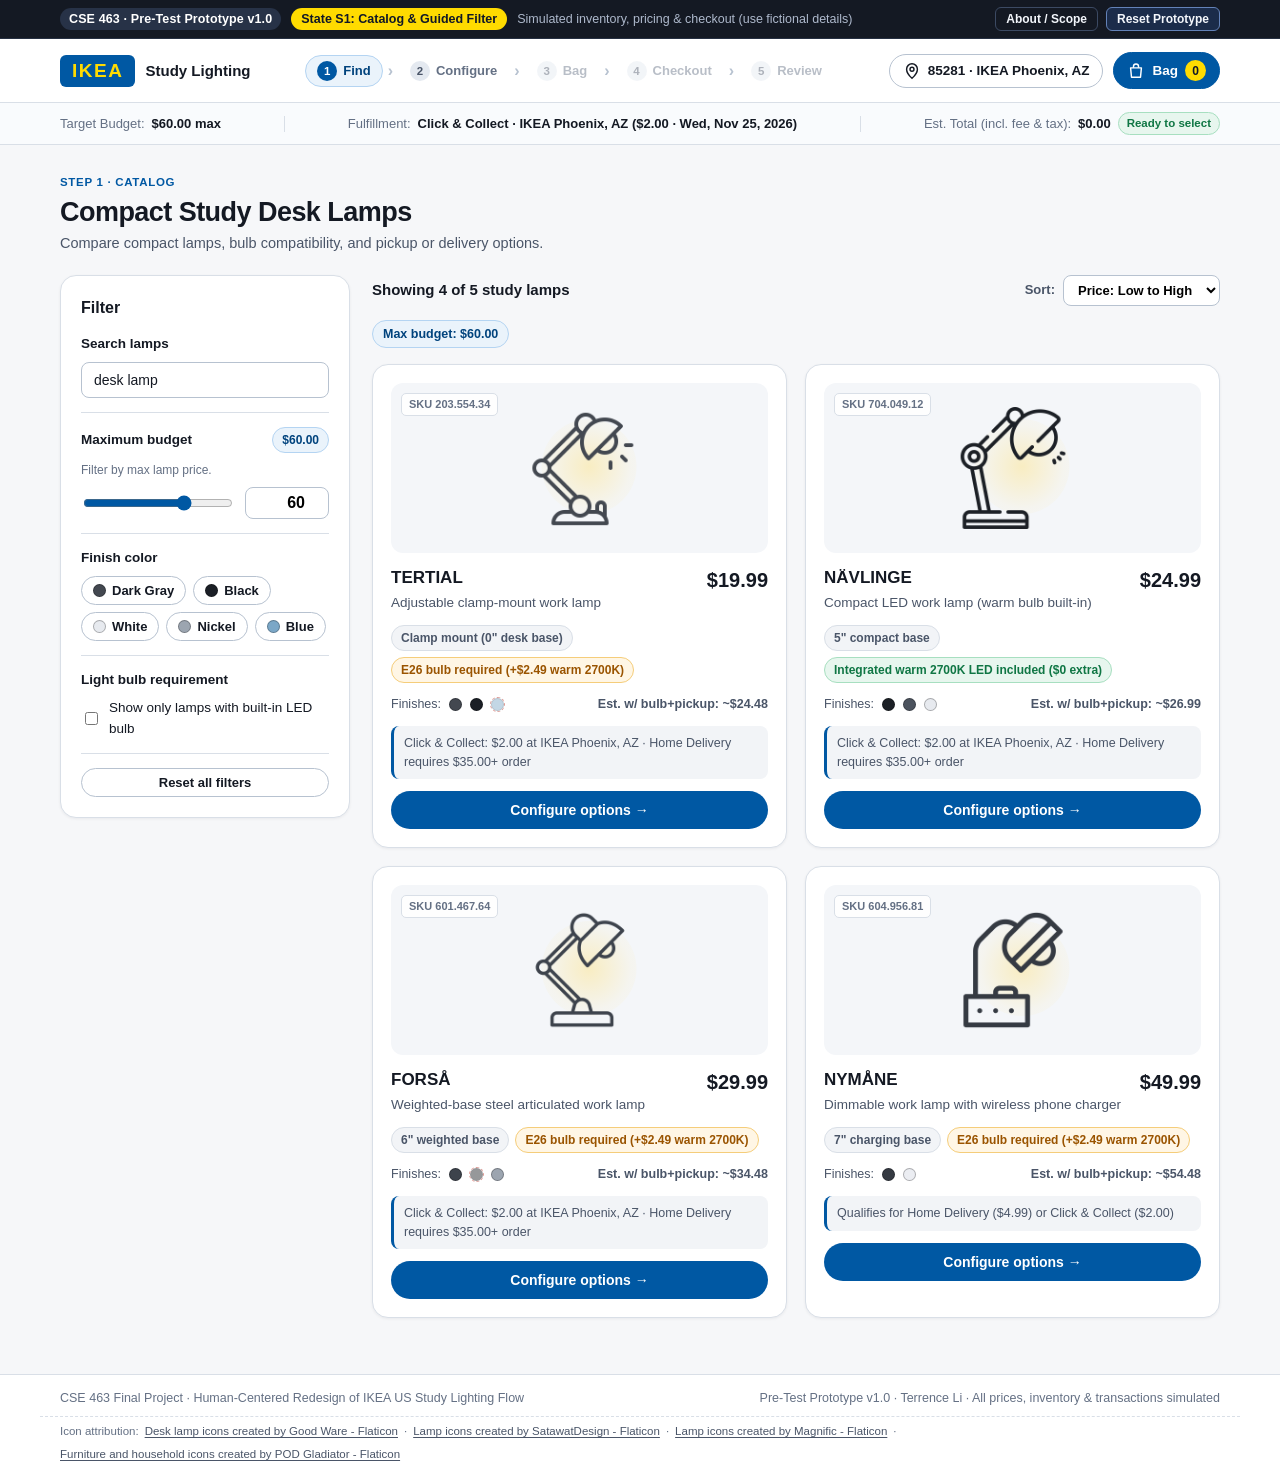
==== commit ec2e6d6e: "Keep disabled Add to Bag label consistent and trim verbose UI copy across all states" ====
--- a/index.html
+++ b/index.html
@@ -106,26 +106,29 @@
       <div class="modal-head">
         <div>
           <span class="eyebrow">Store &amp; Delivery Area</span>
-          <h2 id="locModalTitle">Update your ZIP code</h2>
+          <h2 id="locModalTitle">Update ZIP code</h2>
         </div>
         <button type="button" class="icon-close-btn" id="btnCloseLocModal" aria-label="Close location dialog">&times;</button>
       </div>
-      <p class="modal-desc">
-        Your ZIP determines delivery availability and your locked local IKEA pickup store. Changing ZIP will always show store/date changes before updating your order.
-      </p>
+      <p class="modal-desc">Enter your 5-digit ZIP to check local pickup and delivery.</p>
       <form id="locationForm" novalidate>
         <label class="field-label" for="modalZipInput">5-digit US ZIP code</label>
         <div class="zip-input-row">
           <input type="text" id="modalZipInput" inputmode="numeric" maxlength="10" placeholder="e.g., 85281" autocomplete="postal-code" />
           <button type="submit" class="btn btn-primary">Check ZIP</button>
         </div>
-        <p class="field-hint">Supported demo areas: <code>85281</code> / <code>85259</code> (Phoenix/Tempe, AZ), <code>90210</code> (Burbank, CA), <code>98101</code> (Renton, WA). Try <code>00000</code> to test recovery.</p>
+        <p class="field-hint">Demo ZIPs: <code>85281</code>, <code>85259</code>, <code>90210</code>, <code>98101</code> (try <code>00000</code> for recovery).</p>
       </form>
       <div class="modal-footer-links">
-        <button type="button" class="link-btn" id="btnQuickZipPhoenix">Use 85281 (Tempe / IKEA Phoenix, AZ)</button>
-        <button type="button" class="link-btn" id="btnQuickZipInvalid">Simulate invalid ZIP (00000)</button>
+        <button type="button" class="link-btn" id="btnQuickZipPhoenix">Use 85281 (Phoenix, AZ)</button>
+        <button type="button" class="link-btn" id="btnQuickZipInvalid">Test invalid ZIP (00000)</button>
       </div>
     </div>
+  </div>
+
+  <!-- Out-of-Stock Finish Recovery Pop-Up Modal (Keeps PDP Preview Visible Behind!) -->
+  <div class="modal-backdrop hidden" id="oosModalBackdrop" role="dialog" aria-modal="true" aria-labelledby="oosModalTitle">
+    <div class="modal-card modal-card-wide" id="oosModalContent"></div>
   </div>
 
   <!-- Simulated Order Processing Overlay (Distinguishes Processing vs Confirmed — Codex P5) -->
@@ -133,7 +136,7 @@
     <div class="processing-card">
       <div class="spinner" aria-hidden="true"></div>
       <h2>Processing simulated order…</h2>
-      <p>Verifying stock at <strong id="procStoreName">IKEA Phoenix, AZ</strong> and generating your receipt. Please do not click back or resubmit.</p>
+      <p>Confirming slot at <strong id="procStoreName">IKEA Phoenix, AZ</strong>…</p>
       <div class="proc-steps">
         <span class="proc-step done">1. Selections verified</span>
         <span class="proc-step active">2. Confirming fulfillment slot…</span>
--- a/styles.css
+++ b/styles.css
@@ -436,6 +436,18 @@
 .btn:active {
   transform: translateY(1px);
 }
+.btn:disabled {
+  background: #d5dce6;
+  color: #5b6678;
+  border-color: #c3ccd9;
+  cursor: not-allowed;
+  transform: none;
+  box-shadow: none;
+}
+.btn:disabled:hover {
+  background: #d5dce6;
+  border-color: #c3ccd9;
+}
 .btn-primary {
   background: var(--ikea-blue);
   color: #ffffff;
@@ -895,10 +907,35 @@
   font-size: 14px;
   display: block;
 }
+.option-tag-row {
+  margin: 4px 0 3px;
+  display: flex;
+  align-items: center;
+  gap: 6px;
+}
 .option-meta {
   font-size: 12.5px;
   color: var(--text-secondary);
   display: block;
+}
+.option-card.oos.selected {
+  border-color: var(--danger);
+  border-style: dashed;
+  background: var(--danger-bg);
+}
+.oos-inline-note {
+  margin-top: 10px;
+  padding: 10px 12px;
+  border-radius: var(--radius-sm);
+  background: var(--danger-bg);
+  border: 1px solid var(--danger-border);
+  font-size: 12.5px;
+  color: #7a140d;
+  display: flex;
+  align-items: center;
+  justify-content: space-between;
+  gap: 10px;
+  flex-wrap: wrap;
 }
 .option-price {
   font-weight: 800;
@@ -1327,6 +1364,10 @@
   width: 100%;
   max-width: 480px;
   box-shadow: 0 20px 44px rgba(16, 24, 40, 0.25);
+}
+.modal-card-wide {
+  max-width: 600px;
+  border-top: 5px solid #d97706;
 }
 .modal-head {
   display: flex;
